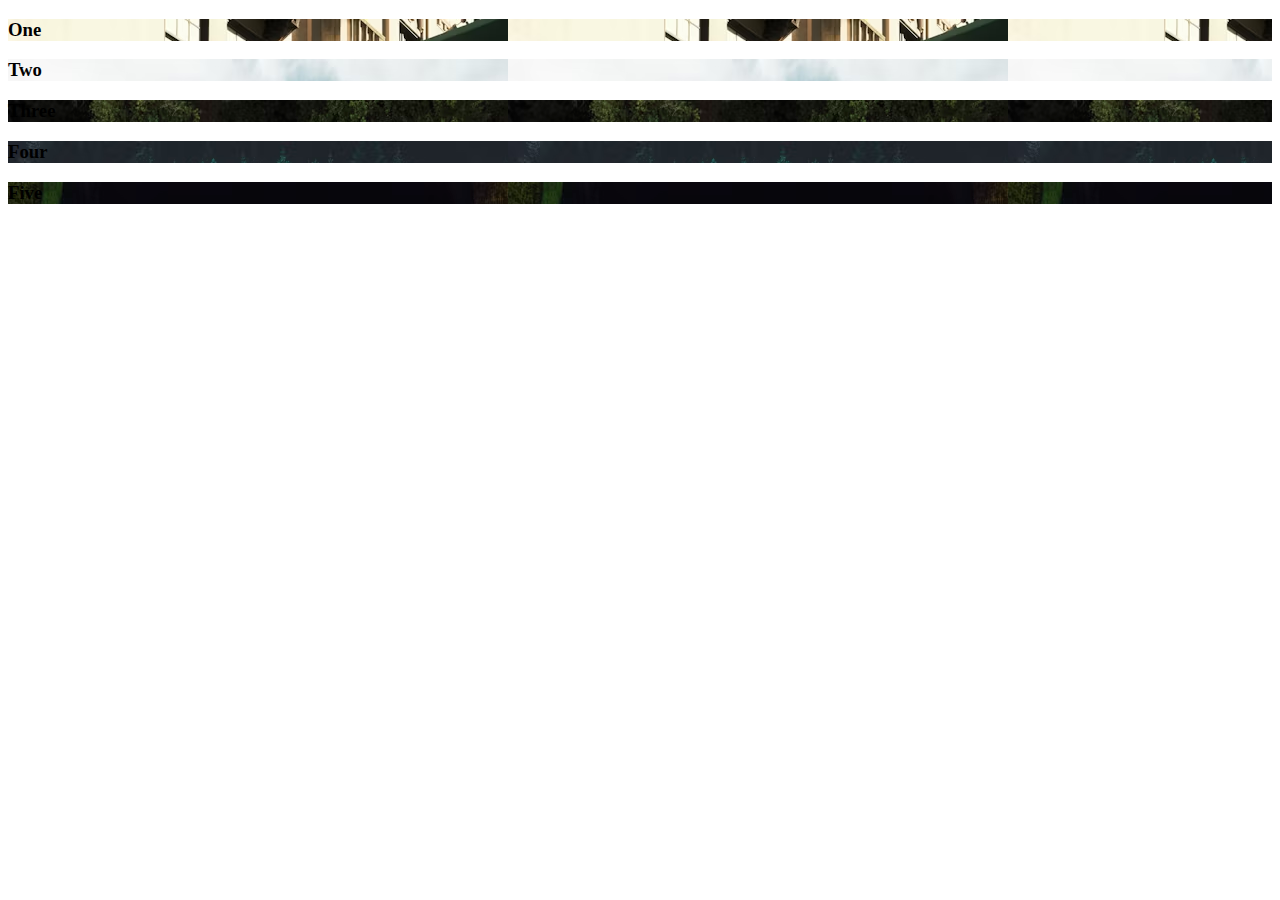
==== expanding.html @ 24884967 "Sun, Feb 25, 2024, 12:57 PM -08:00" ====
<!DOCTYPE HTML>
<html lang = "en">
    <head>
        <title>Expanding</title>
        <link rel="stylesheet" href="css/expanding.css">
    </head>
    <body>
        <div>
            <div style = "background-image: url('css/images/expanding1.JPG')">
            <h3>One</h3>
            </div>
            <div style = "background-image: url('css/images/expanding2.JPG')">
            <h3>Two</h3>
            </div>
            <div style = "background-image: url('css/images/expanding3.JPG')">
            <h3>Three</h3>
            </div>
            <div style = "background-image: url('css/images/expanding4.JPG')">
            <h3>Four</h3>
            </div>
            <div style = "background-image: url('css/images/expanding5.JPG')">
            <h3>Five</h3>
            </div>
        </div>
    </body>
</html>
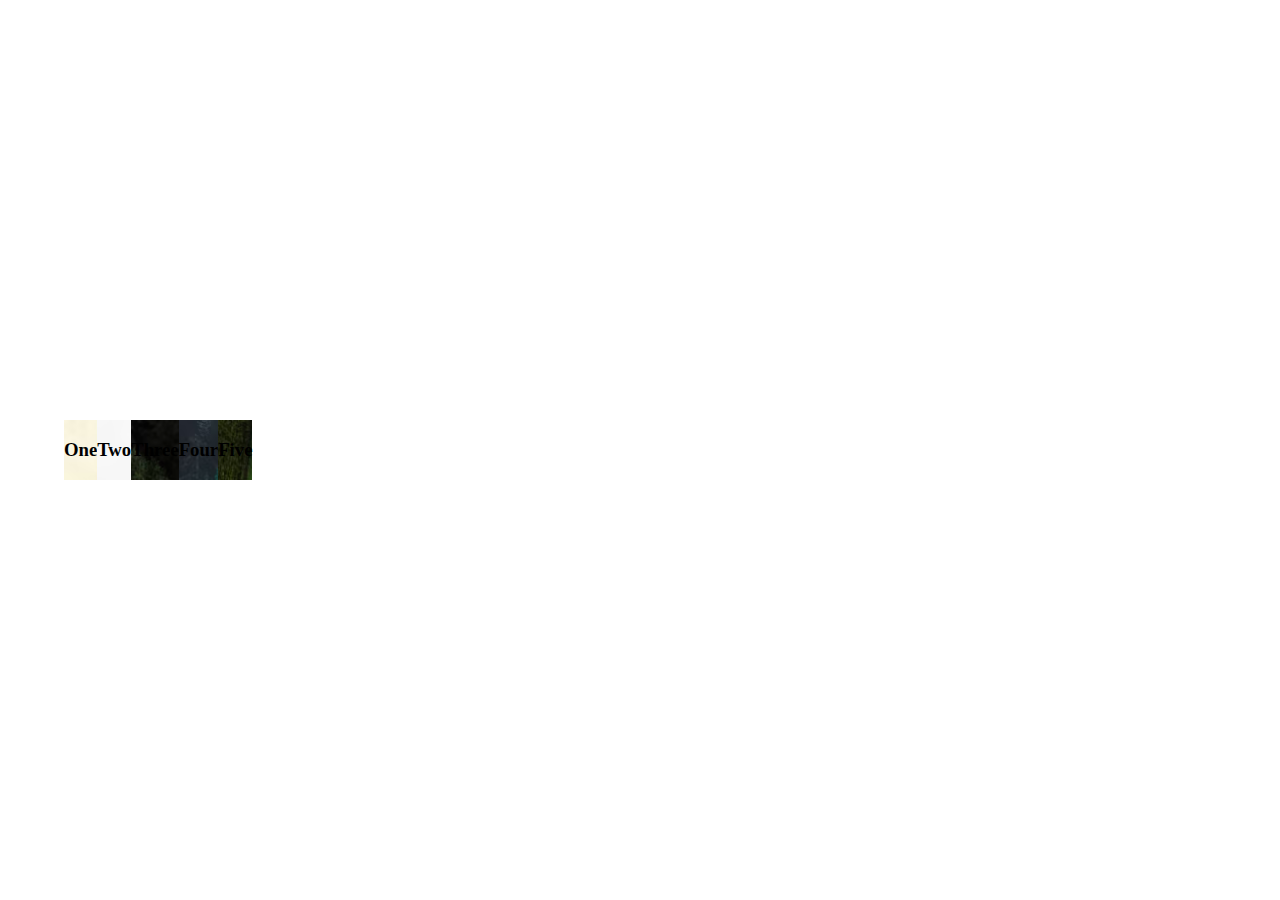
==== commit 9daba4bb: "Sun, Feb 25, 2024, 1:03 PM -08:00" ====
--- a/expanding.html
+++ b/expanding.html
@@ -5,7 +5,7 @@
         <link rel="stylesheet" href="css/expanding.css">
     </head>
     <body>
-        <div>
+        <div class = "container">
             <div style = "background-image: url('css/images/expanding1.JPG')">
             <h3>One</h3>
             </div>
--- a/css/expanding.css
+++ b/css/expanding.css
@@ -0,0 +1,18 @@
+
+
+body
+{
+  height: 100vh;
+  display: flex;
+  align-items:center;
+  justify-content: center;
+  margin: 0;
+}
+
+.container
+{
+  width: 90vw;
+  display: flex;
+  
+
+}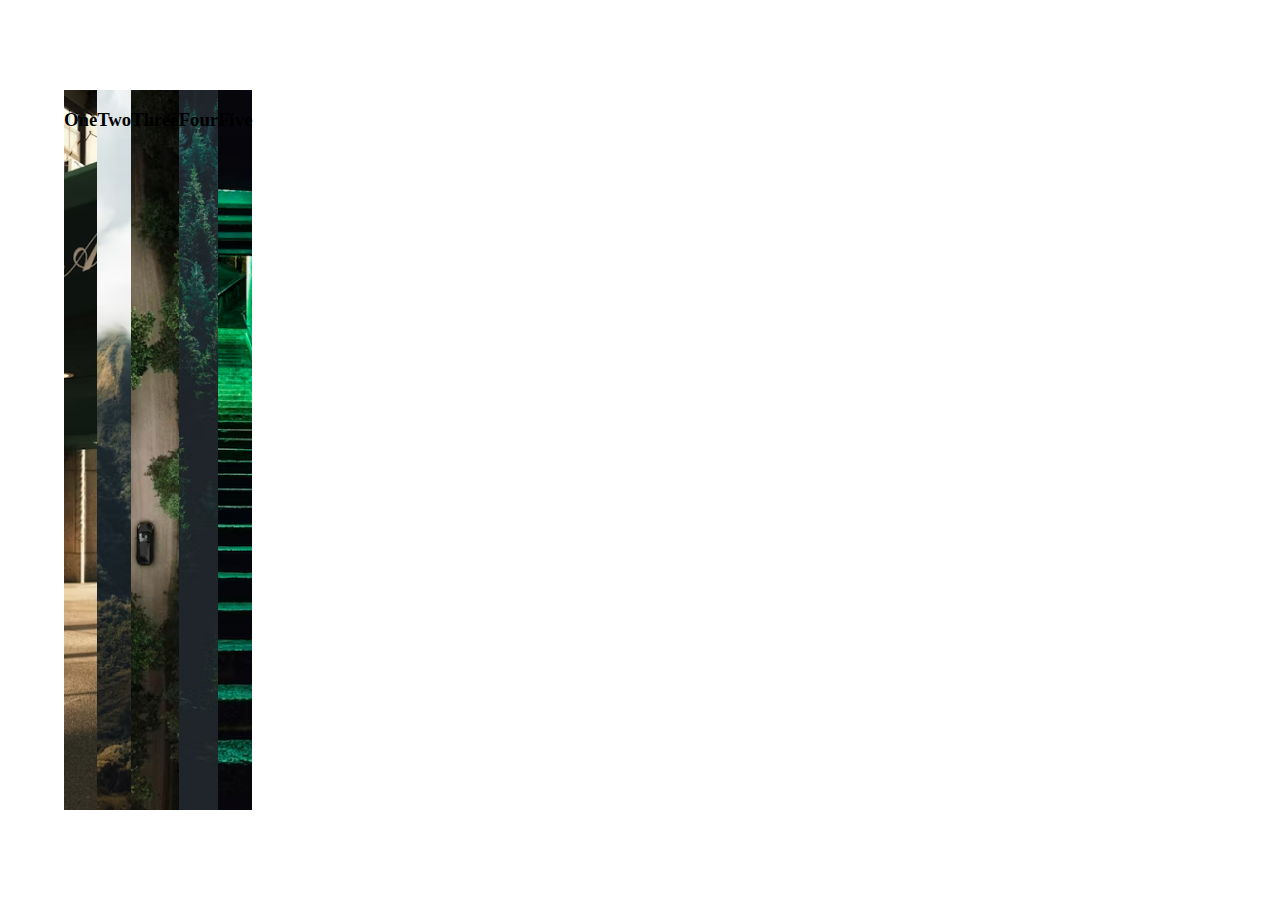
==== commit 0f77db32: "Sun, Feb 25, 2024, 1:06 PM -08:00" ====
--- a/expanding.html
+++ b/expanding.html
@@ -6,19 +6,19 @@
     </head>
     <body>
         <div class = "container">
-            <div style = "background-image: url('css/images/expanding1.JPG')">
+            <div class = "panel" style = "background-image: url('css/images/expanding1.JPG')">
             <h3>One</h3>
             </div>
-            <div style = "background-image: url('css/images/expanding2.JPG')">
+            <div class = "panel" style = "background-image: url('css/images/expanding2.JPG')">
             <h3>Two</h3>
             </div>
-            <div style = "background-image: url('css/images/expanding3.JPG')">
+            <div class = "panel" style = "background-image: url('css/images/expanding3.JPG')">
             <h3>Three</h3>
             </div>
-            <div style = "background-image: url('css/images/expanding4.JPG')">
+            <div class = "panel" style = "background-image: url('css/images/expanding4.JPG')">
             <h3>Four</h3>
             </div>
-            <div style = "background-image: url('css/images/expanding5.JPG')">
+            <div class = "panel" style = "background-image: url('css/images/expanding5.JPG')">
             <h3>Five</h3>
             </div>
         </div>
--- a/css/expanding.css
+++ b/css/expanding.css
@@ -13,6 +13,13 @@
 {
   width: 90vw;
   display: flex;
+}
+
+.panel
+{
+  background-size: cover;
+  background-position: center;
+  background-repeat: no-repeat;
+  height: 80vh;
   
-
 }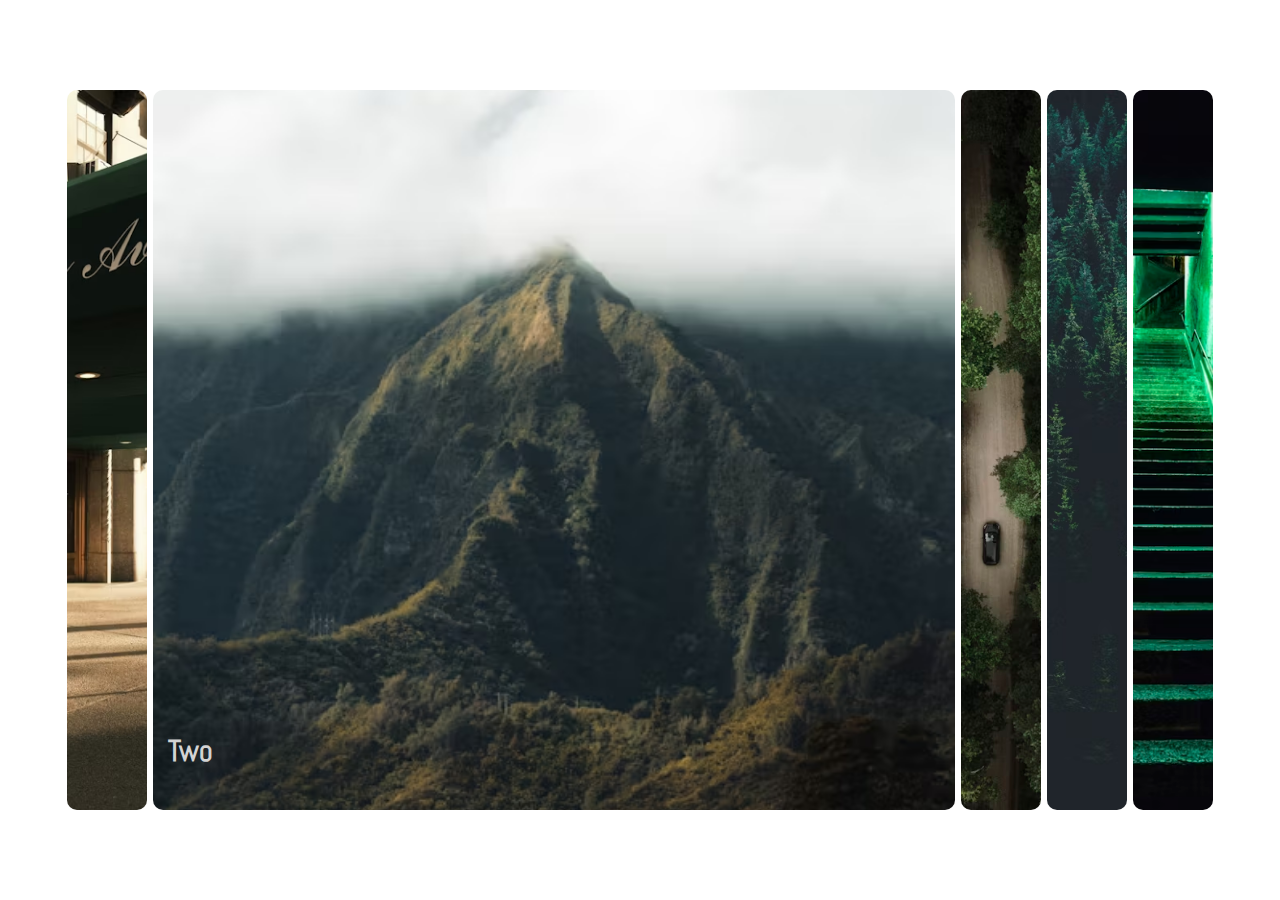
==== commit 56d49fb8: "Sun, Feb 25, 2024, 1:24 PM -08:00" ====
--- a/expanding.html
+++ b/expanding.html
@@ -9,7 +9,7 @@
             <div class = "panel" style = "background-image: url('css/images/expanding1.JPG')">
             <h3>One</h3>
             </div>
-            <div class = "panel" style = "background-image: url('css/images/expanding2.JPG')">
+            <div class = "panel active" style = "background-image: url('css/images/expanding2.JPG')">
             <h3>Two</h3>
             </div>
             <div class = "panel" style = "background-image: url('css/images/expanding3.JPG')">
--- a/css/expanding.css
+++ b/css/expanding.css
@@ -1,5 +1,7 @@
-
-
+@import url('https://fonts.googleapis.com/css2?family=Abel&display=swap');
+*{
+  box-sizing: border-box;
+}
 body
 {
   height: 100vh;
@@ -7,6 +9,7 @@
   align-items:center;
   justify-content: center;
   margin: 0;
+  font-family: "Abel", sans-serif;
 }
 
 .container
@@ -21,5 +24,44 @@
   background-position: center;
   background-repeat: no-repeat;
   height: 80vh;
-  
-}+  border-radius: 10px;
+  color: #d3d3d3;
+  cursor: pointer;
+  flex: 0.5;
+  margin: 3px;
+  position: relative;
+}
+
+.panel.active
+{
+  flex:5;
+}
+.panel h3
+{
+  font-size: 30px;
+  position: absolute;
+  bottom: 40px;
+  left: 15px;
+  margin: 0;
+  opacity: 0;
+}
+
+.panel.active h3
+{
+  opacity: 1;
+}
+ @media (max-width: 480px)
+ {
+  .panel:nth-of-type(4)
+  {
+    display: none;
+  }
+  .panel:nth-of-type(5)
+  {
+    display: none;
+  }
+  .container{
+    width: 100vw;
+    
+  }
+ }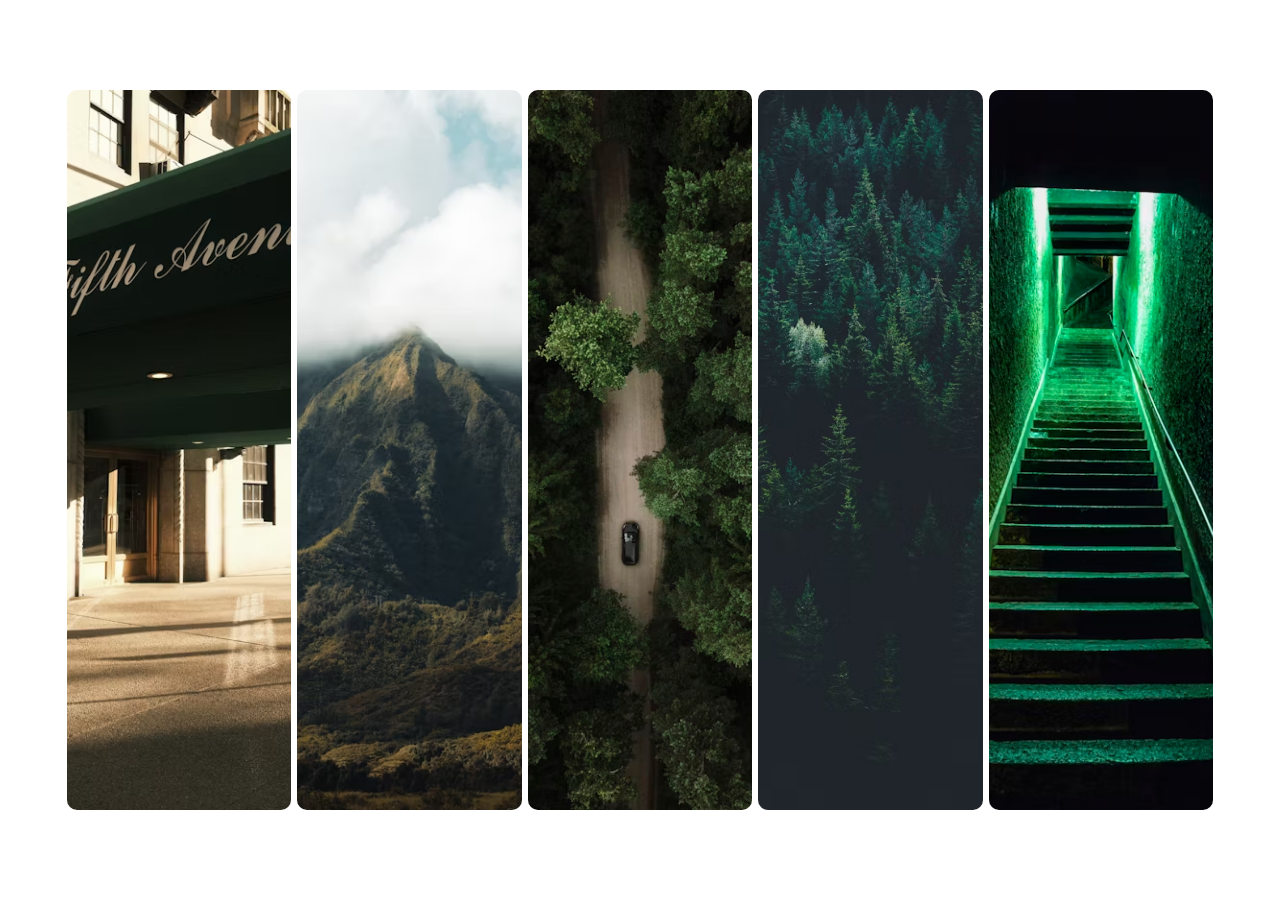
==== commit 11ba1543: "Sun, Feb 25, 2024, 2:27 PM -08:00" ====
--- a/expanding.html
+++ b/expanding.html
@@ -3,13 +3,14 @@
     <head>
         <title>Expanding</title>
         <link rel="stylesheet" href="css/expanding.css">
+
     </head>
     <body>
         <div class = "container">
             <div class = "panel" style = "background-image: url('css/images/expanding1.JPG')">
             <h3>One</h3>
             </div>
-            <div class = "panel active" style = "background-image: url('css/images/expanding2.JPG')">
+            <div class = "panel" style = "background-image: url('css/images/expanding2.JPG')">
             <h3>Two</h3>
             </div>
             <div class = "panel" style = "background-image: url('css/images/expanding3.JPG')">
@@ -23,4 +24,6 @@
             </div>
         </div>
     </body>
+
+    <script src="js/expanding.js"></script>
 </html>--- a/css/expanding.css
+++ b/css/expanding.css
@@ -62,6 +62,6 @@
   }
   .container{
     width: 100vw;
-    
+
   }
  }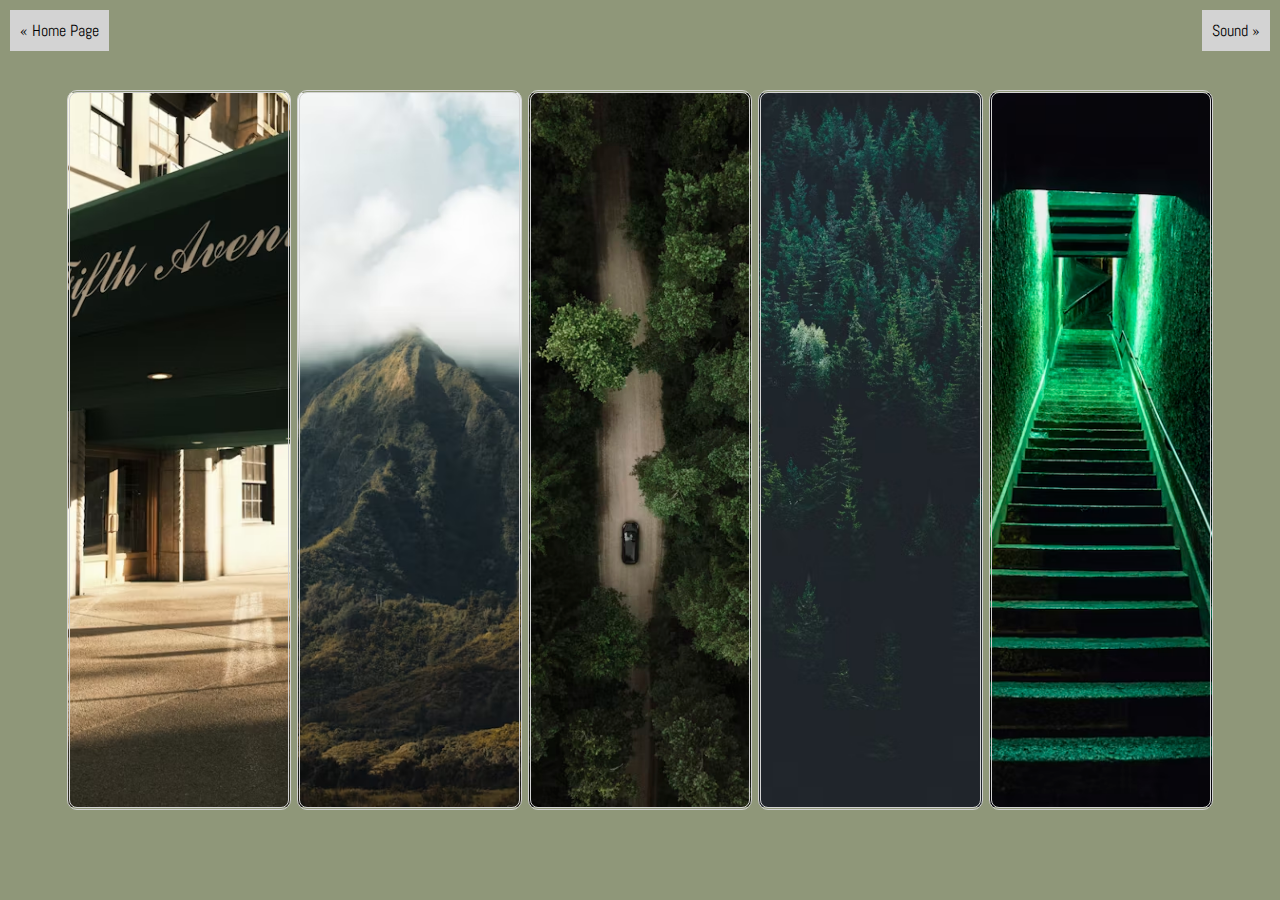
==== commit 5f1a3565: "Wed, Mar 13, 2024, 10:15 AM -07:00" ====
--- a/expanding.html
+++ b/expanding.html
@@ -6,6 +6,8 @@
 
     </head>
     <body>
+        <a href="index.html" class="Home">&laquo; Home Page</a>
+        <a href="expanding.html" class="next">Sound &raquo;</a>
         <div class = "container">
             <div class = "panel" style = "background-image: url('css/images/expanding1.JPG')">
             <h3>One</h3>
--- a/css/expanding.css
+++ b/css/expanding.css
@@ -10,6 +10,7 @@
   justify-content: center;
   margin: 0;
   font-family: "Abel", sans-serif;
+  background-color: #8f9779;
 }
 
 .container
@@ -30,6 +31,9 @@
   flex: 0.5;
   margin: 3px;
   position: relative;
+  transition: flex 1s ease;
+  border-style: double;
+  border-color: #d3d3d3;
 }
 
 .panel.active
@@ -49,10 +53,11 @@
 .panel.active h3
 {
   opacity: 1;
+  transition: opacity .5s ease-in .5s;
 }
  @media (max-width: 480px)
  {
-  .panel:nth-of-type(4)
+  .panel:nth-of-type(4)`
   {
     display: none;
   }
@@ -64,4 +69,39 @@
     width: 100vw;
 
   }
- }+ }
+ a {
+  text-decoration: none;
+  display: inline-block;
+  padding: 8px 16px;
+  
+
+}
+a:hover {
+  background-color: #d3d3d3;
+  color: black;
+  opacity: .7;
+}
+
+.Home {
+  padding: 10px;
+  background-color: #d3d3d3;
+  color: black;
+  position: absolute;
+  top: 0px;
+  left: 0px;
+  margin-top: 10px;
+  margin-left: 10px;
+
+}
+
+.next {
+  padding: 10px;
+  background-color: #d3d3d3;
+  color: black;
+  position: absolute;
+  top: 0px;
+  right: 0px;
+  margin-top: 10px;
+  margin-right: 10px;
+}
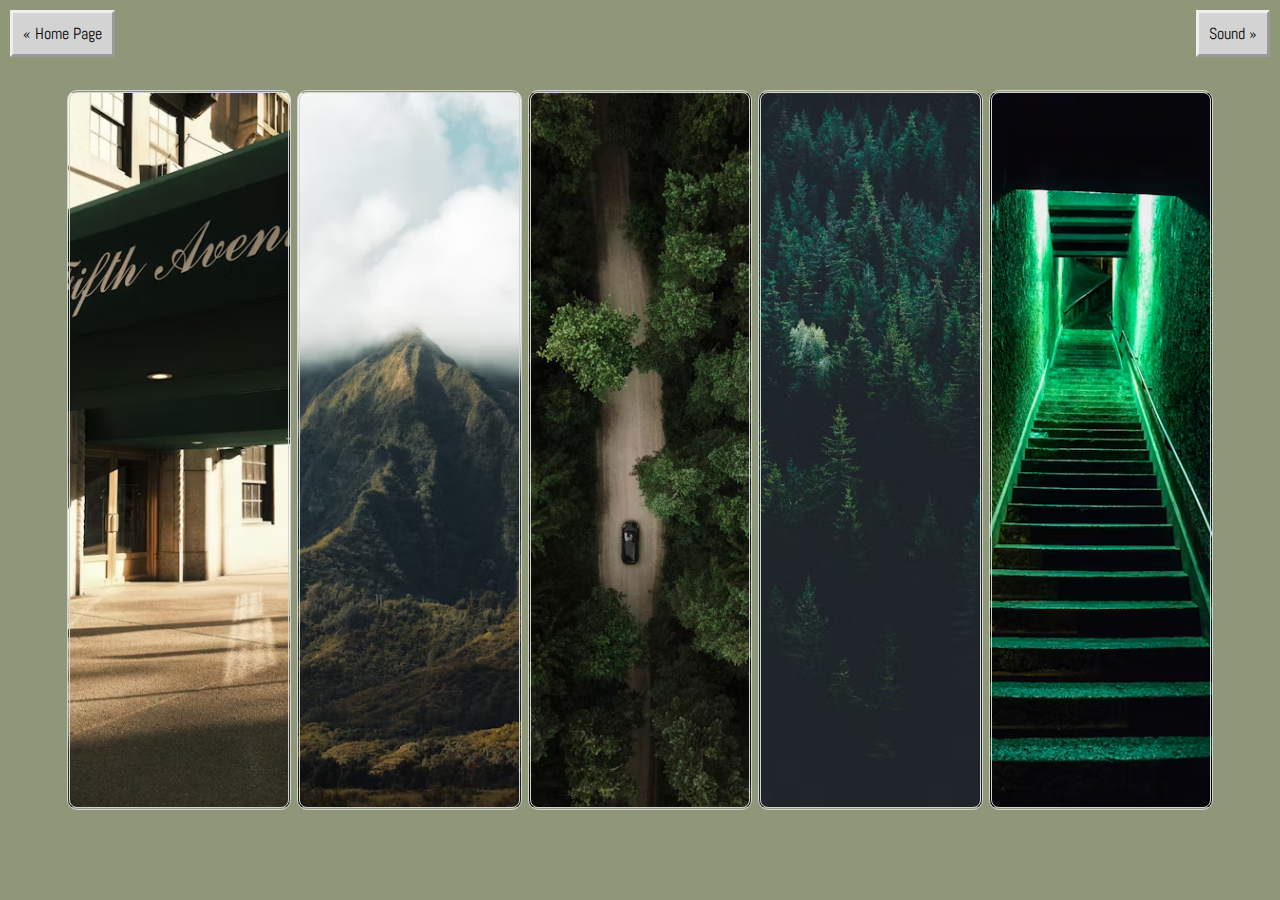
==== commit 5d32c25a: "Wed, Mar 13, 2024, 10:17 AM -07:00" ====
--- a/expanding.html
+++ b/expanding.html
@@ -7,7 +7,7 @@
     </head>
     <body>
         <a href="index.html" class="Home">&laquo; Home Page</a>
-        <a href="expanding.html" class="next">Sound &raquo;</a>
+        <a href="sound.html" class="next">Sound &raquo;</a>
         <div class = "container">
             <div class = "panel" style = "background-image: url('css/images/expanding1.JPG')">
             <h3>One</h3>
--- a/css/expanding.css
+++ b/css/expanding.css
@@ -74,13 +74,14 @@
   text-decoration: none;
   display: inline-block;
   padding: 8px 16px;
-  
+  border: outset;
 
 }
 a:hover {
   background-color: #d3d3d3;
   color: black;
   opacity: .7;
+  border: inset;
 }
 
 .Home {
